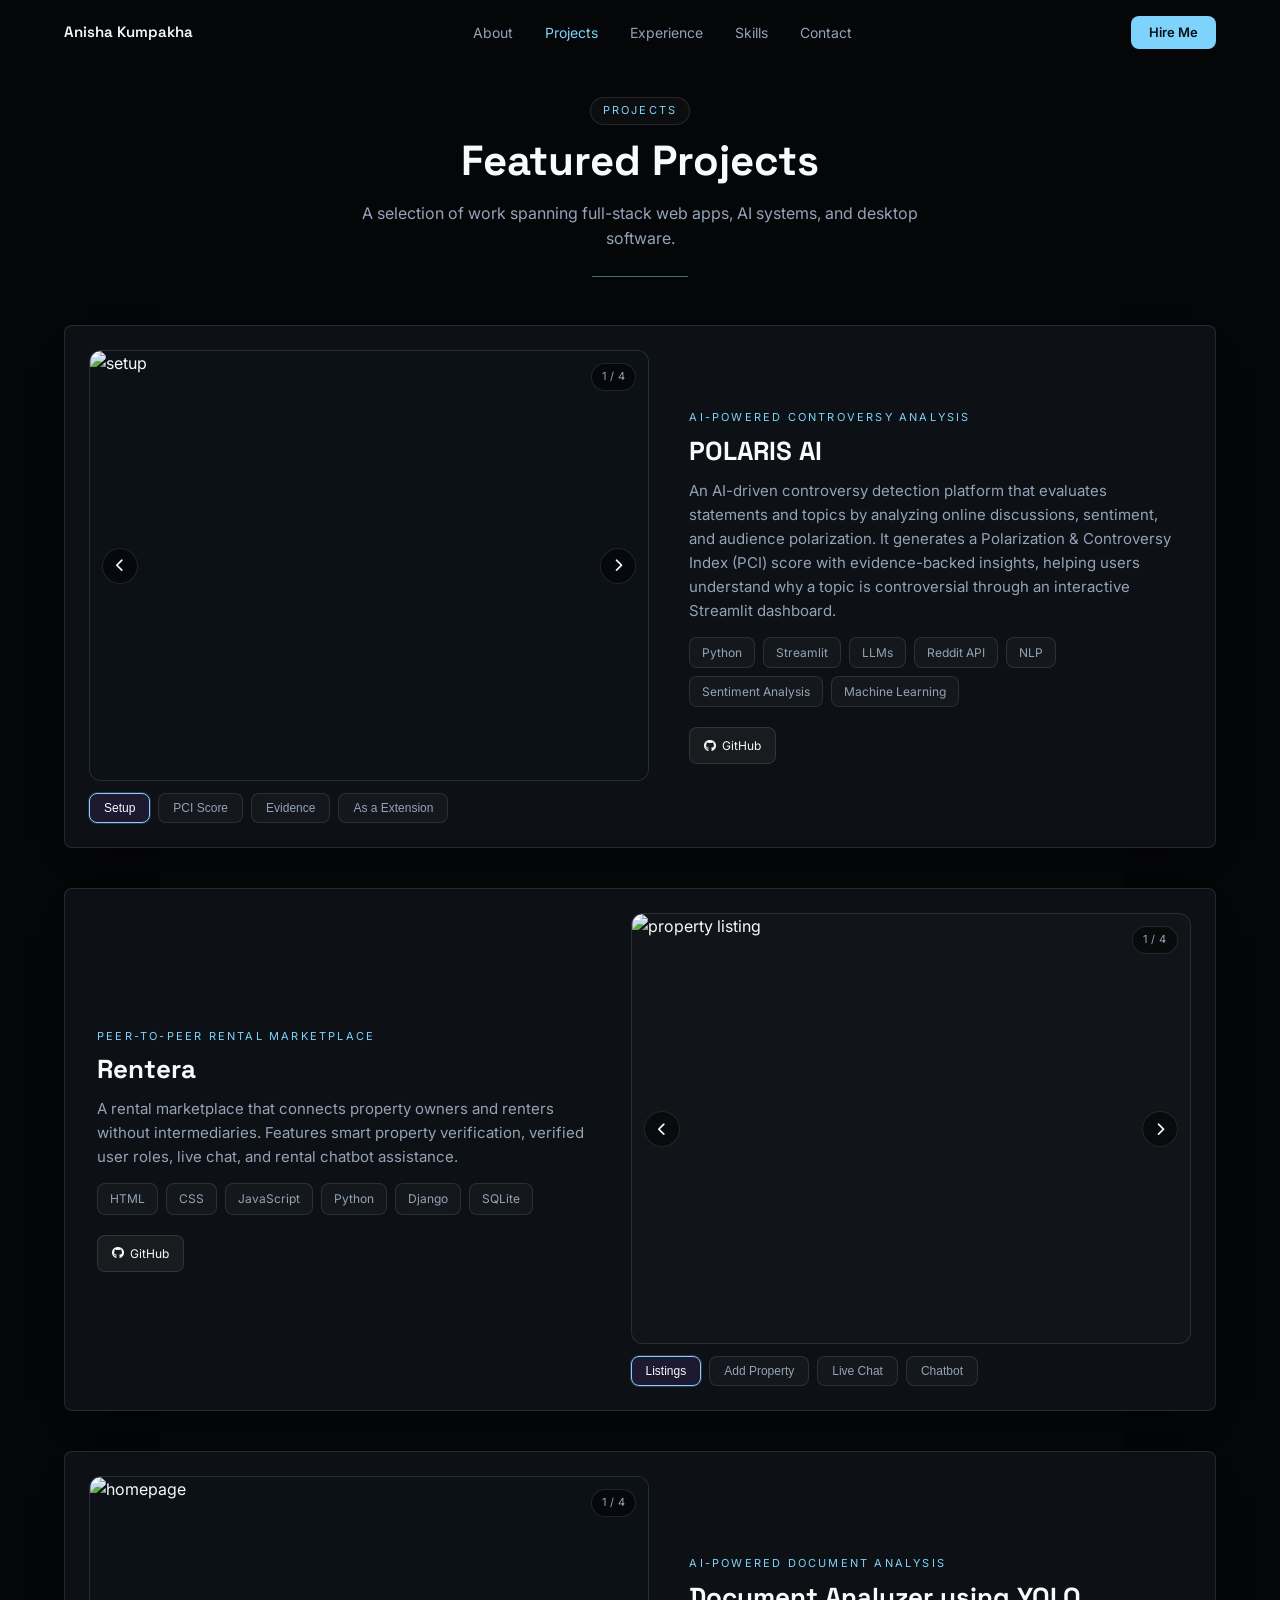
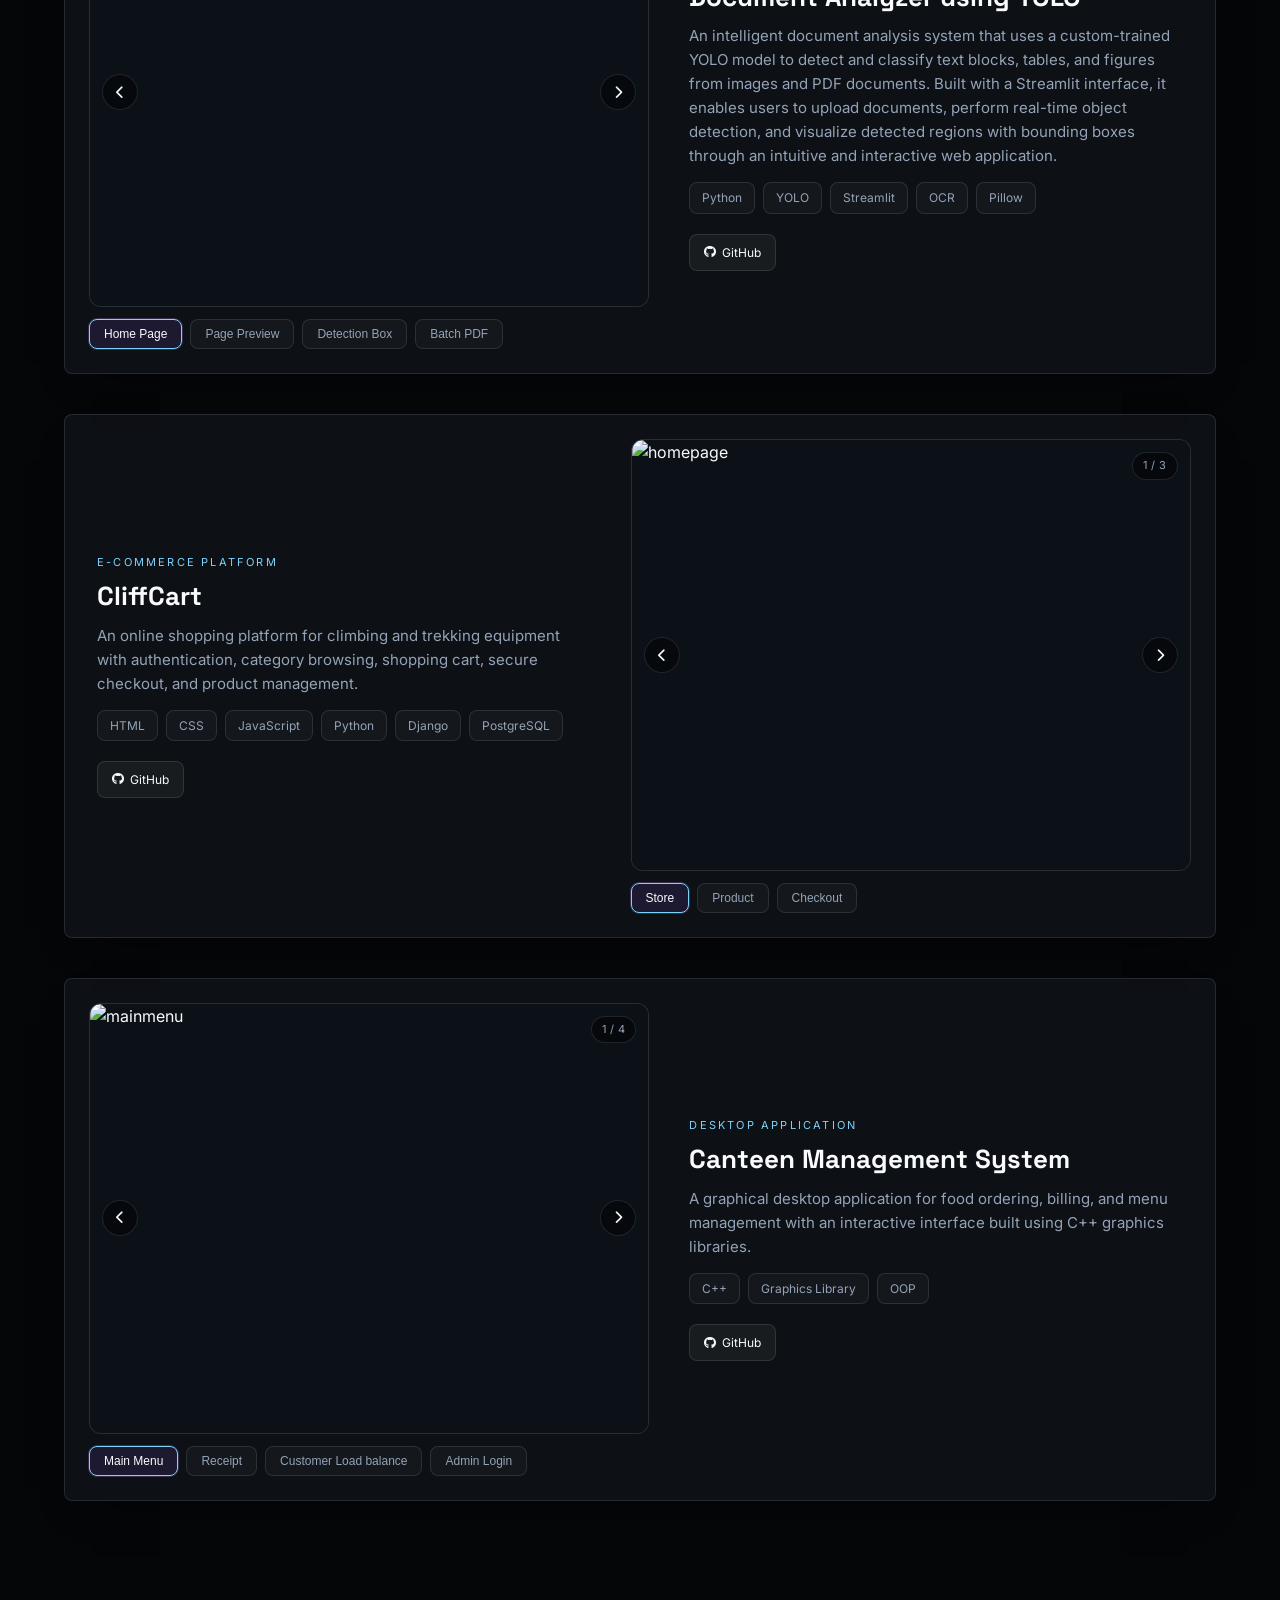
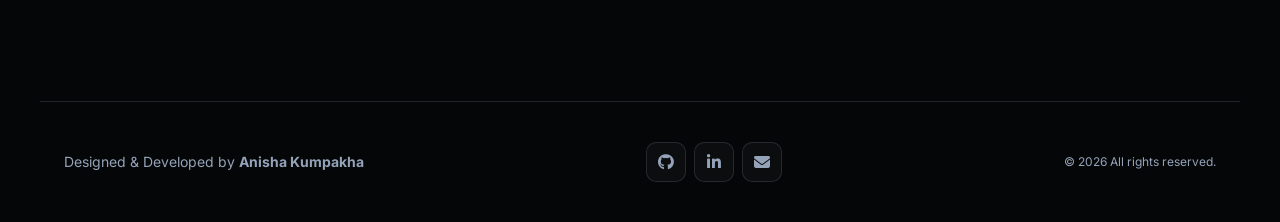
==== projects.html @ 6673a5ed "initial" ====
<!DOCTYPE html>
<html lang="en">

<head>
    <meta charset="UTF-8" />
    <meta name="viewport" content="width=device-width, initial-scale=1.0" />
    <title>Projects — Anisha Kumpakha</title>
    <meta name="description"
        content="Featured projects: POLARIS AI, Document Analyzer using YOLO, Rentera, CliffCart, Canteen Management System." />
    <link rel="preconnect" href="https://fonts.googleapis.com" />
    <link rel="preconnect" href="https://fonts.gstatic.com" crossorigin />
    <link rel="stylesheet"
        href="https://fonts.googleapis.com/css2?family=Inter:wght@300;400;500;600;700;800&family=Space+Grotesk:wght@400;500;600;700&display=swap" />
    <link rel="stylesheet" href="https://cdnjs.cloudflare.com/ajax/libs/font-awesome/6.5.1/css/all.min.css" />
    <link rel="stylesheet" href="styles.css" />
    <link rel="apple-touch-icon" sizes="180x180" href="favicon_io/apple-touch-icon.png">
    <link rel="icon" type="image/png" sizes="32x32" href="favicon_io/favicon-32x32.png">
    <link rel="icon" type="image/png" sizes="16x16" href="favicon_io/favicon-16x16.png">
    <link rel="manifest" href="favicon_io/site.webmanifest">
    <link rel="shortcut icon" href="favicon_io/favicon.ico">
</head>

<body>
    <header class="navbar" id="navbar">
        <nav class="nav container">
            <a href="index.html" class="logo">
                <span class="logo-text">Anisha Kumpakha</span>
            </a>

            <ul class="nav-links">
                <li><a href="about.html">About</a></li>
                <li><a href="projects.html" class="active">Projects</a></li>
                <li><a href="experience.html">Experience</a></li>
                <li><a href="skills.html">Skills</a></li>
                <li><a href="contact.html">Contact</a></li>
            </ul>

            <a href="contact.html" class="btn btn-neon nav-cta">Hire Me</a>

            <button class="menu-toggle" id="menuToggle" aria-label="Open menu" aria-expanded="false"
                aria-controls="mobileMenu">
                <i class="fa-solid fa-bars" aria-hidden="true"></i>
            </button>
        </nav>

        <div class="mobile-menu glass" id="mobileMenu">
            <a href="about.html">About</a>
            <a href="projects.html">Projects</a>
            <a href="experience.html">Experience</a>
            <a href="skills.html">Skills</a>
            <a href="contact.html">Contact</a>
        </div>
    </header>

    <main>
        <section class="section page reveal">
            <div class="container">
                <div class="section-head">
                    <span class="eyebrow">Projects</span>
                    <h2>Featured Projects</h2>
                    <p class="subtitle">A selection of work spanning full-stack web apps, AI systems, and desktop
                        software.</p>
                    <div class="divider"></div>
                </div>

                <div class="project-list">

                    <!-- POLARIS AI -->
                    <article class="glass project-card" id="polaris-ai">
                        <div class="project-gallery" data-gallery>
                            <div class="gallery-main">
                                <div class="gallery-slide active" data-index="0">
                                    <div class="placeholder-slide grad-1">
                                        <img src="assets/polarisai/setup.png" alt="setup" />

                                    </div>
                                </div>
                                <div class="gallery-slide" data-index="1">
                                    <div class="placeholder-slide grad-2">
                                        <img src="assets/polarisai/pciscore.png" alt="PCI Score Dashboard" />
                                    </div>
                                </div>
                                <div class="gallery-slide" data-index="2">
                                    <div class="placeholder-slide grad-3">
                                        <img src="assets/polarisai/evidence.png" alt="Sentiment & Evidence Breakdown" />
                                    </div>
                                </div>
                                <div class="gallery-slide" data-index="3">
                                    <div class="placeholder-slide grad-4">
                                        <img src="assets/polarisai/extension.png" alt="Polaris-AI as extension" />

                                    </div>
                                </div>

                                <button class="gallery-nav prev" aria-label="Previous screenshot" data-dir="-1">
                                    <i class="fa-solid fa-chevron-left" aria-hidden="true"></i>
                                </button>
                                <button class="gallery-nav next" aria-label="Next screenshot" data-dir="1">
                                    <i class="fa-solid fa-chevron-right" aria-hidden="true"></i>
                                </button>

                                <div class="gallery-counter"><span data-current>1</span> / <span data-total>4</span>
                                </div>
                            </div>

                            <div class="gallery-thumbs" role="tablist" aria-label="POLARIS AI screenshots">
                                <button class="thumb active" data-index="0" role="tab"
                                    aria-selected="true">Setup</button>
                                <button class="thumb" data-index="1" role="tab" aria-selected="false">PCI Score</button>
                                <button class="thumb" data-index="2" role="tab" aria-selected="false">Evidence</button>
                                <button class="thumb" data-index="3" role="tab" aria-selected="false">As a
                                    Extension</button>
                            </div>
                        </div>

                        <div class="project-body">
                            <span class="project-tag">AI-Powered Controversy Analysis</span>
                            <h2>POLARIS AI</h2>
                            <p>
                                An AI-driven controversy detection platform that evaluates statements and topics by
                                analyzing online discussions, sentiment, and audience polarization. It generates a
                                Polarization &amp; Controversy Index (PCI) score with evidence-backed insights, helping
                                users understand why a topic is controversial through an interactive Streamlit
                                dashboard.
                            </p>
                            <div class="tags">
                                <span>Python</span>
                                <span>Streamlit</span>
                                <span>LLMs</span>
                                <span>Reddit API</span>
                                <span>NLP</span>
                                <span>Sentiment Analysis</span>
                                <span>Machine Learning</span>
                            </div>
                            <div class="project-links">
                                <!-- <span class="mini-btn is-disabled" aria-disabled="true">
                                    <i class="fa-solid fa-circle-pause" aria-hidden="true"></i> Demo Coming Soon
                                </span> -->
                                <a href="https://github.com/krishala11/Polaris-AI" target="_blank" rel="noopener"
                                    class="mini-btn">
                                    <i class="fa-brands fa-github" aria-hidden="true"></i> GitHub
                                </a>
                            </div>
                        </div>
                    </article>




                    <!-- RENTERA -->
                    <article class="glass project-card" id="rentera">
                        <div class="project-gallery" data-gallery>
                            <div class="gallery-main">
                                <div class="gallery-slide active" data-index="0">
                                    <img src="assets/rentera/property.png" alt="property listing" />
                                    <!-- <span>Home &amp; Property Listings</span> -->

                                </div>
                                <div class="gallery-slide" data-index="1">
                                    <div class="placeholder-slide grad-4">
                                        <!-- <i class="fa-solid fa-shield-halved" aria-hidden="true"></i> -->
                                        <img src="assets/rentera/addproperty.png" alt="addproperty" />
                                        <!-- <span>Adding Property</span> -->
                                    </div>
                                </div>
                                <div class="gallery-slide" data-index="2">
                                    <div class="placeholder-slide grad-1">
                                        <img src="assets/rentera/chat.jpg" alt="property listing" />
                                        <!-- <span>Live Chat Between Owner &amp; Renter</span> -->
                                    </div>
                                </div>
                                <div class="gallery-slide" data-index="3">
                                    <div class="placeholder-slide grad-2">
                                        <img src="assets/rentera/chatbot.png" alt="property listing" />
                                    </div>
                                </div>

                                <button class="gallery-nav prev" aria-label="Previous screenshot" data-dir="-1">
                                    <i class="fa-solid fa-chevron-left" aria-hidden="true"></i>
                                </button>
                                <button class="gallery-nav next" aria-label="Next screenshot" data-dir="1">
                                    <i class="fa-solid fa-chevron-right" aria-hidden="true"></i>
                                </button>

                                <div class="gallery-counter"><span data-current>1</span> / <span data-total>4</span>
                                </div>
                            </div>

                            <div class="gallery-thumbs" role="tablist" aria-label="Rentera screenshots">
                                <button class="thumb active" data-index="0" role="tab"
                                    aria-selected="true">Listings</button>
                                <button class="thumb" data-index="1" role="tab" aria-selected="false">Add
                                    Property</button>
                                <button class="thumb" data-index="2" role="tab" aria-selected="false">Live Chat</button>
                                <button class="thumb" data-index="3" role="tab" aria-selected="false">Chatbot</button>
                            </div>
                        </div>

                        <div class="project-body">
                            <span class="project-tag">Peer-to-Peer Rental Marketplace</span>
                            <h2>Rentera</h2>
                            <p>
                                A rental marketplace that connects property owners and renters without intermediaries.
                                Features smart property verification, verified user roles, live chat, and rental
                                chatbot assistance.
                            </p>
                            <div class="tags">
                                <span>HTML</span><span>CSS</span><span>JavaScript</span><span>Python</span><span>Django</span><span>SQLite</span>
                            </div>
                            <div class="project-links">
                                <!-- <span class="mini-btn is-disabled" aria-disabled="true"><i
                                        class="fa-solid fa-circle-pause" aria-hidden="true"></i> Demo Coming Soon</span> -->
                                <a href="https://github.com/AnishaK00/Rentera" target="_blank" rel="noopener"
                                    class="mini-btn"><i class="fa-brands fa-github" aria-hidden="true"></i> GitHub</a>
                            </div>
                        </div>
                    </article>
                    <!-- DOCUMENT ANALYZER USING YOLO -->

                    <article class="glass project-card" id="document-analyzer-yolo">
                        <div class="project-gallery" data-gallery>
                            <div class="gallery-main">
                                <div class="gallery-slide active" data-index="0">
                                    <div class="placeholder-slide grad-2">
                                    <img src="assets/yolo/homepage.png" alt="homepage" />
                                    </div>
                                </div>
                                <div class="gallery-slide" data-index="1">
                                    <div class="placeholder-slide grad-3">
                                    <img src="assets/yolo/page_preview.png" alt="page_preview" />>
                                    </div>
                                </div>
                                <div class="gallery-slide" data-index="2">
                                    <div class="placeholder-slide grad-4">
                                    <img src="assets/yolo/detection.png" alt="detection" />>
                                    </div>
                                </div>
                                <div class="gallery-slide" data-index="3">
                                    <div class="placeholder-slide grad-1">
                                    <img src="assets/yolo/batch_pdf.png" alt="batch_pdf" />>
                                    </div>
                                </div>

                                <button class="gallery-nav prev" aria-label="Previous screenshot" data-dir="-1">
                                    <i class="fa-solid fa-chevron-left" aria-hidden="true"></i>
                                </button>
                                <button class="gallery-nav next" aria-label="Next screenshot" data-dir="1">
                                    <i class="fa-solid fa-chevron-right" aria-hidden="true"></i>
                                </button>

                                <div class="gallery-counter"><span data-current>1</span> / <span data-total>4</span>
                                </div>
                            </div>

                            <div class="gallery-thumbs" role="tablist"
                                aria-label="Document Analyzer using YOLO screenshots">
                                <button class="thumb active" data-index="0" role="tab"
                                    aria-selected="true">Home Page</button>
                                <button class="thumb" data-index="1" role="tab" aria-selected="false">Page Preview</button>
                                <button class="thumb" data-index="2" role="tab"
                                    aria-selected="false">Detection Box</button>
                                <button class="thumb" data-index="3" role="tab" aria-selected="false">Batch PDF</button>
                            </div>
                        </div>

                        <div class="project-body">
                            <span class="project-tag">AI-Powered Document Analysis</span>
                            <h2>Document Analyzer using YOLO</h2>
                            <p>
                                An intelligent document analysis system that uses a custom-trained YOLO model to
                                detect and classify text blocks, tables, and figures from images and PDF documents.
                                Built with a Streamlit interface, it enables users to upload documents, perform
                                real-time object detection, and visualize detected regions with bounding boxes
                                through an intuitive and interactive web application.
                            </p>
                            <div class="tags">
                                <span>Python</span>
                                <span>YOLO</span>
                                <span>Streamlit</span>
                                <span>OCR</span>
                                <span>Pillow</span>
                            </div>
                            <div class="project-links">
                                <!-- <span class="mini-btn is-disabled" aria-disabled="true">
                                    <i class="fa-solid fa-circle-pause" aria-hidden="true"></i> Demo Coming Soon
                                </span> -->
                                <a href="https://github.com/AnishaK00/Document-Analyzer-YOLO-" target="_blank"
                                    rel="noopener" class="mini-btn"><i class="fa-brands fa-github"
                                        aria-hidden="true"></i> GitHub</a>
                            </div>
                        </div>
                    </article>

                    <!-- CLIFFCART -->
                    <article class="glass project-card" id="cliffcart">
                        <div class="project-gallery" data-gallery>
                            <div class="gallery-main">
                                <div class="gallery-slide active" data-index="0">
                                    <div class="placeholder-slide grad-4">
                                        <img src="assets/cliffcart/homepage.png" alt="homepage" />
                                    </div>
                                </div>

                                <div class="gallery-slide" data-index="1">
                                    <div class="placeholder-slide grad-1">
                                        <img src="assets/cliffcart/details.png" alt="product details" />

                                    </div>
                                </div>
                                <div class="gallery-slide" data-index="2">
                                    <div class="placeholder-slide grad-2">
                                        <img src="assets/cliffcart/checkout.png" alt="checkout" />
                                    </div>
                                </div>


                                <button class="gallery-nav prev" aria-label="Previous screenshot" data-dir="-1">
                                    <i class="fa-solid fa-chevron-left" aria-hidden="true"></i>
                                </button>
                                <button class="gallery-nav next" aria-label="Next screenshot" data-dir="1">
                                    <i class="fa-solid fa-chevron-right" aria-hidden="true"></i>
                                </button>

                                <div class="gallery-counter"><span data-current>1</span> / <span data-total>4</span>
                                </div>
                            </div>

                            <div class="gallery-thumbs" role="tablist" aria-label="CliffCart screenshots">
                                <button class="thumb active" data-index="0" role="tab"
                                    aria-selected="true">Store</button>
                                <button class="thumb" data-index="1" role="tab" aria-selected="false">Product</button>
                                <button class="thumb" data-index="2" role="tab" aria-selected="false">Checkout</button>

                            </div>
                        </div>

                        <div class="project-body">
                            <span class="project-tag">E-Commerce Platform</span>
                            <h2>CliffCart</h2>
                            <p>
                                An online shopping platform for climbing and trekking equipment with authentication,
                                category browsing, shopping cart, secure checkout, and product management.
                            </p>
                            <div class="tags">
                                <span>HTML</span><span>CSS</span><span>JavaScript</span><span>Python</span><span>Django</span><span>PostgreSQL</span>
                            </div>
                            <div class="project-links">
                                <!-- <span class="mini-btn is-disabled" aria-disabled="true"><i
                                        class="fa-solid fa-circle-pause" aria-hidden="true"></i> Demo Coming Soon</span> -->
                                <a href="https://github.com/AnishaK00/CliffCart" target="_blank" rel="noopener"
                                    class="mini-btn"><i class="fa-brands fa-github" aria-hidden="true"></i> GitHub</a>
                            </div>
                        </div>
                    </article>

                    <!-- CANTEEN MANAGEMENT SYSTEM -->
                    <article class="glass project-card" id="canteen-management-system">
                        <div class="project-gallery" data-gallery>
                            <div class="gallery-main">
                                <div class="gallery-slide active" data-index="0">
                                    <div class="placeholder-slide grad-1">
                                        <img src="assets/canteen/mainmenu.png" alt="mainmenu" />
                                    </div>
                                </div>
                                <div class="gallery-slide" data-index="1">
                                    <div class="placeholder-slide grad-2">
                                        <img src="assets/canteen/receipt.png" alt="receipt" />

                                    </div>
                                </div>
                                <div class="gallery-slide" data-index="2">
                                    <div class="placeholder-slide grad-3">
                                        <img src="assets/canteen/loadblc.png" alt="load balance" />
                                    </div>
                                </div>
                                <div class="gallery-slide" data-index="3">
                                    <div class="placeholder-slide grad-4">
                                        <img src="assets/canteen/adminlogin.png" alt="property listing" />
                                    </div>
                                </div>

                                <button class="gallery-nav prev" aria-label="Previous screenshot" data-dir="-1">
                                    <i class="fa-solid fa-chevron-left" aria-hidden="true"></i>
                                </button>
                                <button class="gallery-nav next" aria-label="Next screenshot" data-dir="1">
                                    <i class="fa-solid fa-chevron-right" aria-hidden="true"></i>
                                </button>

                                <div class="gallery-counter"><span data-current>1</span> / <span data-total>4</span>
                                </div>
                            </div>

                            <div class="gallery-thumbs" role="tablist"
                                aria-label="Canteen Management System screenshots">
                                <button class="thumb active" data-index="0" role="tab" aria-selected="true">Main
                                    Menu</button>
                                <button class="thumb" data-index="1" role="tab" aria-selected="false">Receipt</button>
                                <button class="thumb" data-index="2" role="tab" aria-selected="false">Customer Load
                                    balance</button>
                                <button class="thumb" data-index="3" role="tab" aria-selected="false">Admin
                                    Login</button>
                            </div>
                        </div>

                        <div class="project-body">
                            <span class="project-tag">Desktop Application</span>
                            <h2>Canteen Management System</h2>
                            <p>
                                A graphical desktop application for food ordering, billing, and menu management with
                                an interactive interface built using C++ graphics libraries.
                            </p>
                            <div class="tags"><span>C++</span><span>Graphics Library</span><span>OOP</span></div>
                            <div class="project-links">
                                <a href="https://github.com/AnishaK00/Canteen-Management-System" target="_blank"
                                    rel="noopener" class="mini-btn"><i class="fa-brands fa-github"
                                        aria-hidden="true"></i> GitHub</a>
                            </div>
                        </div>
                    </article>

                </div>


            </div>
        </section>
    </main>

    <footer class="footer">
        <div class="footer-line"></div>
        <div class="container footer-inner">
            <p>Designed &amp; Developed by <strong>Anisha Kumpakha</strong></p>
            <div class="footer-socials">
                <a href="https://github.com/AnishaK00" target="_blank" rel="noopener" aria-label="GitHub"><i
                        class="fa-brands fa-github"></i></a>
                <a href="https://www.linkedin.com/in/anisha-kumpakha-005469308/" target="_blank" rel="noopener"
                    aria-label="LinkedIn"><i class="fa-brands fa-linkedin-in"></i></a>
                <a href="mailto:anishakumpakha36@gmail.com" aria-label="Email"><i class="fa-solid fa-envelope"></i></a>
            </div>
            <p class="copyright">© <span id="year"></span> All rights reserved.</p>
        </div>
    </footer>

    <script src="script.js"></script>
</body>

</html>
---- styles.css ----
:root {
  --bg: #050608;
  --surface: #101318;
  --text: #F8FAFC;
  --muted: #94A3B8;
  --border: rgba(148, 163, 184, 0.18);

  --violet: #7DD3FC;
  --purple: #38BDF8;
  --fuchsia: #A78BFA;
  --deep-purple: #2563EB;

  --shadow-card: 0 18px 44px -28px rgba(0, 0, 0, 0.85);
  --shadow-card-hover: 0 22px 48px -32px rgba(0, 0, 0, 0.9);
  --radius: 8px;
  --ease: cubic-bezier(0.16, 1, 0.3, 1);

  --font-sans: "Inter", ui-sans-serif, system-ui, sans-serif;
  --font-display: "Space Grotesk", "Inter", sans-serif;
}

* {
  box-sizing: border-box;
  margin: 0;
  padding: 0;
}

*,
*::before,
*::after {
  border-color: var(--border);
}

html {
  scroll-behavior: smooth;
}

body {
  font-family: var(--font-sans);
  color: var(--text);
  background: var(--bg);
  -webkit-font-smoothing: antialiased;
  -moz-osx-font-smoothing: grayscale;
  text-rendering: optimizeLegibility;
  line-height: 1.6;
  overflow-x: hidden;
}

h1,
h2,
h3,
h4 {
  font-family: var(--font-display);
  letter-spacing: 0;
  line-height: 1.15;
}

img {
  max-width: 100%;
  display: block;
}

a {
  color: inherit;
  text-decoration: none;
}

::selection {
  background: rgba(167, 139, 250, 0.4);
  color: var(--text);
}

::-moz-selection {
  background: rgba(167, 139, 250, 0.4);
  color: var(--text);
}

/* ---------- Accessibility: focus states ---------- */
a:focus-visible,
button:focus-visible,
input:focus-visible,
textarea:focus-visible {
  outline: 2px solid var(--violet);
  outline-offset: 3px;
  border-radius: 6px;
}

/* ---------- Scrollbar ---------- */
::-webkit-scrollbar {
  width: 10px;
}

::-webkit-scrollbar-track {
  background: var(--bg);
}

::-webkit-scrollbar-thumb {
  background: #1f2937;
  border-radius: 999px;
  border: 2px solid var(--bg);
}

.container {
  max-width: 1200px;
  margin: 0 auto;
  padding: 0 24px;
}

/* ---------- Cursor glow ---------- */
#cursor-glow {
  position: fixed;
  top: 0;
  left: 0;
  width: 360px;
  height: 360px;
  border-radius: 50%;
  pointer-events: none;
  z-index: 0;
  opacity: 0.6;
  filter: blur(42px);
  mix-blend-mode: screen;
  background: radial-gradient(circle, rgba(125, 211, 252, 0.28) 0%, rgba(167, 139, 250, 0.12) 42%, transparent 62%);
  transform: translate3d(-9999px, -9999px, 0);
  transition: opacity .3s;
  will-change: transform;
}

@media (pointer: coarse) {
  #cursor-glow {
    display: none;
  }
}

/* ---------- Glass + refined border ---------- */
.glass {
  background: rgba(16, 19, 24, 0.82);
  border: 1px solid var(--border);
  box-shadow: var(--shadow-card);
  border-radius: var(--radius);
}

.card {
  padding: 24px;
  transition: transform .45s var(--ease), box-shadow .45s var(--ease), border-color .45s var(--ease);
}

.card:hover,
.card:focus-within {
  transform: translateY(-2px);
  border-color: rgba(125, 211, 252, 0.42);
  box-shadow: var(--shadow-card-hover);
}

/* ---------- Buttons ---------- */
.btn {
  display: inline-flex;
  align-items: center;
  justify-content: center;
  gap: 8px;
  padding: 6px;
  border-radius: 8px;
  font-weight: 600;
  font-size: 14px;
  cursor: pointer;
  border: none;
  transition: transform .2s var(--ease), box-shadow .3s var(--ease), filter .3s var(--ease);
}

.btn-neon {
  color: #041016;
  background: var(--violet);
  box-shadow: 0 12px 28px -20px rgba(125, 211, 252, 0.9);
}

.btn-neon:hover {
  transform: translateY(-2px);
  filter: brightness(1.03);
  box-shadow: 0 16px 32px -22px rgba(125, 211, 252, 0.95);
}

.btn-neon:active {
  transform: translateY(0);
  filter: brightness(0.98);
}

.btn-ghost {
  color: var(--text);
  background: rgba(255, 255, 255, 0.03);
  border: 1px solid var(--border);
}

.btn-ghost:hover {
  border-color: rgba(125, 211, 252, 0.55);
  transform: translateY(-2px);
}

.btn-ghost:active {
  transform: translateY(0);
}

/* ---------- Navbar ---------- */
.navbar {
  position: fixed;
  inset: 0 0 auto 0;
  z-index: 50;
  transition: background .3s var(--ease), border-color .3s var(--ease);
}

.navbar.scrolled {
  background: rgba(5, 6, 8, 0.86);
  backdrop-filter: blur(18px);
  -webkit-backdrop-filter: blur(18px);
  border-bottom: 1px solid var(--border);
}

.nav {
  display: flex;
  align-items: center;
  justify-content: space-between;
  padding: 16px 24px;
}

.logo {
  display: flex;
  align-items: center;
  gap: 10px;
}

.logo-badge {
  display: grid;
  place-items: center;
  width: 36px;
  height: 36px;
  border-radius: 8px;
  font-weight: 700;
  font-size: 13px;
  position: relative;
  background: rgba(125, 211, 252, 0.08);
  color: var(--violet);
  border: 1px solid rgba(125, 211, 252, 0.35);
}

.logo-text {
  font-family: var(--font-display);
  font-weight: 600;
  font-size: 15px;
}

.dot {
  color: var(--violet);
}

.nav-links {
  display: flex;
  gap: 4px;
  list-style: none;
}

.nav-links a {
  padding: 8px 14px;
  border-radius: 8px;
  font-size: 14px;
  color: var(--muted);
  transition: color .2s var(--ease);
}

.nav-links a:hover {
  color: var(--violet);
}

.nav-cta {
  font-size: 13px;
  padding: 6px 18px;
}

.menu-toggle {
  display: none;
  background: transparent;
  color: var(--text);
  padding: 8px;
  font-size: 20px;
  cursor: pointer;
  border: none;
  border-radius: 8px;
  transition: background .2s var(--ease);
}

.menu-toggle:hover {
  background: rgba(255, 255, 255, 0.06);
}

.mobile-menu {
  display: none;
  margin: 0 16px 16px;
  padding: 12px;
  opacity: 0;
  transform: translateY(-8px);
  transition: opacity .25s var(--ease), transform .25s var(--ease);
}

.mobile-menu a {
  display: block;
  padding: 10px 14px;
  border-radius: 8px;
  font-size: 14px;
  color: var(--muted);
  transition: background .2s var(--ease), color .2s var(--ease);
}

.mobile-menu a:hover {
  background: rgba(255, 255, 255, 0.05);
  color: var(--violet);
}

.mobile-menu.open {
  display: block;
  opacity: 1;
  transform: translateY(0);
}

@media (max-width: 900px) {

  .nav-links,
  .nav-cta {
    display: none;
  }

  .menu-toggle {
    display: inline-flex;
  }
}

/* ---------- Hero ---------- */
.hero {
  position: relative;
  isolation: isolate;
  overflow: hidden;
  padding: 160px 0 80px;
}

#particles {
  position: absolute;
  inset: 0;
  width: 100%;
  height: 100%;
  pointer-events: none;
  z-index: 0;
}

.hero-grid {
  position: absolute;
  inset: 0;
  opacity: 0.35;
  z-index: 0;
  background-image:
    linear-gradient(rgba(148, 163, 184, 0.06) 1px, transparent 1px),
    linear-gradient(90deg, rgba(148, 163, 184, 0.06) 1px, transparent 1px);
  background-size: 44px 44px;
  -webkit-mask-image: radial-gradient(ellipse at center, black 40%, transparent 75%);
  mask-image: radial-gradient(ellipse at center, black 40%, transparent 75%);
}

.hero-inner {
  position: relative;
  z-index: 1;
  display: grid;
  grid-template-columns: 1.2fr 1fr;
  align-items: center;
  gap: 56px;
}

.pill {
  display: inline-flex;
  align-items: center;
  gap: 8px;
  padding: 6px 12px;
  border-radius: 999px;
  border: 1px solid var(--border);
  background: rgba(255, 255, 255, 0.03);
  font-size: 12px;
  color: var(--muted);
  margin-bottom: 20px;
  backdrop-filter: blur(6px);
}

.pill .pulse {
  width: 8px;
  height: 8px;
  border-radius: 50%;
  background: var(--violet);
  box-shadow: 0 0 0 0 rgba(167, 139, 250, 0.6);
  animation: pulse-ring 1.6s ease-out infinite;
}

@keyframes pulse-ring {
  0% {
    box-shadow: 0 0 0 0 rgba(167, 139, 250, 0.6);
  }

  100% {
    box-shadow: 0 0 0 12px rgba(167, 139, 250, 0);
  }
}

.hero h1 {
  font-size: 64px;
  font-weight: 700;
}

.hero-title {
  max-width: 720px;
}

.hero-title span {
  display: block;
}

.hero-title-role {
  margin-top: 10px;
  color: var(--violet);
  font-size: 32px;
  font-weight: 600;
}

.hero-role {
  margin-top: 20px;
  font-size: 19px;
  color: var(--muted);
}

.typed {
  color: var(--text);
  font-weight: 500;
}

.caret {
  display: inline-block;
  width: 2px;
  margin-left: 2px;
  color: var(--violet);
  animation: blink 1s step-end infinite;
}

@keyframes blink {
  50% {
    opacity: 0;
  }
}

.hero-summary {
  max-width: 560px;
  margin-top: 22px;
  color: var(--muted);
  font-size: 17px;
}

.hero-ctas {
  display: flex;
  flex-wrap: wrap;
  gap: 12px;
  margin-top: 28px;
}

.hero-ctas-center {
  justify-content: center;
  margin-top: 32px;
}

.hero-socials {
  display: flex;
  gap: 10px;
  margin-top: 28px;
}

.social {
  display: grid;
  place-items: center;
  width: 44px;
  height: 44px;
  border-radius: 10px;
  color: var(--muted);
  transition: color .3s var(--ease), transform .3s var(--ease), background .3s var(--ease);
}

.social:hover {
  color: var(--violet);
  transform: translateY(-2px);
  background: rgba(167, 139, 250, 0.08);
}

.lanyard-assembly {
  display: flex;
  flex-direction: column;
  align-items: center;
  align-self: flex-start;
  margin-top: -100px;
  transform-origin: top center;
  animation: swing 4.5s ease-in-out infinite;
}

.lanyard-strap {
  width: 42px;
  height: 250px;
  border-radius: 6px 6px 2px 2px;
  background: #101318;
  border: 1px solid var(--border);
  display: flex;
  align-items: center;
  justify-content: center;
  overflow: hidden;
}

.lanyard-strap span {
  writing-mode: vertical-rl;
  letter-spacing: 3px;
  font-size: 11px;
  font-weight: 600;
  color: var(--violet);
  text-transform: uppercase;
  white-space: nowrap;
  opacity: 0.85;
}

.lanyard-clip {
  width: 30px;
  height: 30px;
  border-radius: 50%;
  background: #151a22;
  border: 2px solid rgba(125, 211, 252, 0.35);
  margin: -4px 0;
  z-index: 2;
}

.badge-card {
  position: relative;
  width: min(260px, 70vw);
  aspect-ratio: 3 / 4;
  border-radius: 16px;
  overflow: hidden;
  border: 3px solid rgba(248, 250, 252, 0.85);
  box-shadow: var(--shadow-card);
  margin-top: -2px;
}

.badge-card img {
  width: 100%;
  height: 100%;
  object-fit: cover;
  display: block;
}

.badge-glow {
  display: none;
}

@keyframes swing {

  0%,
  100% {
    transform: rotate(-3deg);
  }

  50% {
    transform: rotate(3deg);
  }
}

@media (max-width: 900px) {
  .hero-inner {
    grid-template-columns: 1fr;
    text-align: center;
  }

  .hero h1 {
    font-size: 42px;
  }

  .hero-title-role {
    font-size: 24px;
  }

  .hero-role {
    font-size: 17px;
  }

  .hero-copy {
    display: flex;
    flex-direction: column;
    align-items: center;
  }

  .hero-summary {
    text-align: center;
  }

  .lanyard-assembly {
    order: -1;
    margin-top: 0;
  }
}

@media (max-width: 640px) {
  .hero h1 {
    font-size: 34px;
  }

  .hero-title-role {
    font-size: 20px;
  }

  .section h2,
  .page-hero h1 {
    font-size: 32px;
  }

  .cta-box h2 {
    font-size: 28px;
  }
}


/* ---------- Sections ---------- */
.section {
  position: relative;
  padding: 96px 0;
}

/* Tighter section spacing on the home page only — does not affect other pages */
body.home .section {
  padding: 20px 0;
}

.section-head {
  text-align: center;
  margin-bottom: 48px;
}

.eyebrow {
  display: inline-block;
  padding: 4px 12px;
  margin-bottom: 12px;
  border: 1px solid var(--border);
  border-radius: 999px;
  background: rgba(255, 255, 255, 0.03);
  font-size: 11px;
  letter-spacing: 0.2em;
  text-transform: uppercase;
  color: var(--violet);
}

.section h2 {
  font-size: 42px;
  font-weight: 700;
}

.subtitle {
  max-width: 620px;
  margin: 16px auto 0;
  color: var(--muted);
}

.section-cta {
  text-align: center;
  margin-top: 40px;
}

/* ---------- CTA box ---------- */
.cta-box {
  padding: 56px 40px;
  text-align: center;
  max-width: 720px;
  margin: 0 auto;
}

.cta-box h2 {
  font-size: 34px;
}

.cta-box p {
  max-width: 480px;
  margin: 16px auto 0;
  color: var(--muted);
  font-size: 16px;
}

.divider {
  width: 96px;
  height: 1px;
  margin: 24px auto 0;
  background: rgba(125, 211, 252, 0.5);
}

/* ---------- About ---------- */
.about-grid {
  display: grid;
  grid-template-columns: 1.1fr 1fr;
  gap: 32px;
}

.lead {
  font-size: 17px;
  color: var(--muted);
}

.lead strong {
  color: var(--text);
  font-weight: 600;
}

.bullet-list {
  list-style: none;
  margin-top: 20px;
}

.bullet-list li {
  display: flex;
  align-items: flex-start;
  gap: 12px;
  color: var(--muted);
  margin-top: 12px;
}

.bullet-list li::before {
  content: "";
  width: 6px;
  height: 6px;
  margin-top: 10px;
  border-radius: 50%;
  background: var(--violet);
  flex-shrink: 0;
}

.stats-grid {
  display: grid;
  grid-template-columns: 1fr 1fr;
  gap: 16px;
}

.stat {
  padding: 20px;
}

.stat i {
  display: grid;
  place-items: center;
  width: 40px;
  height: 40px;
  border-radius: 10px;
  background: rgba(255, 255, 255, 0.05);
  color: var(--violet);
  margin-bottom: 14px;
}

.stat-num {
  font-family: var(--font-display);
  font-size: 36px;
  font-weight: 700;
}

.stat-label {
  color: var(--muted);
  font-size: 14px;
  margin-top: 4px;
}

@media (max-width: 800px) {
  .about-grid {
    grid-template-columns: 1fr;
  }
}

/* ---------- Timeline ---------- */
.timeline {
  position: relative;
  max-width: 800px;
  margin: 0 auto;
}

.timeline::before {
  content: "";
  position: absolute;
  top: 0;
  left: 16px;
  width: 1px;
  height: 100%;
  background: rgba(125, 211, 252, 0.24);
}

.timeline-item {
  position: relative;
  padding-left: 56px;
  margin-bottom: 32px;
}

.timeline-dot {
  position: absolute;
  left: 0;
  top: 8px;
  width: 32px;
  height: 32px;
  border-radius: 50%;
  display: grid;
  place-items: center;
  background: var(--bg);
  color: var(--violet);
  font-size: 12px;
  border: 1px solid rgba(125, 211, 252, 0.35);
}

.timeline-period {
  display: inline-block;
  font-size: 11px;
  letter-spacing: 0.2em;
  color: var(--violet);
  text-transform: uppercase;
  margin-bottom: 6px;
}

.timeline-card h3 {
  font-size: 18px;
}

.timeline-card p {
  color: var(--muted);
  font-size: 14px;
  margin-top: 4px;
}

@media (min-width: 800px) {
  .timeline::before {
    left: 50%;
  }

  .timeline-item {
    display: grid;
    grid-template-columns: 1fr 1fr;
    gap: 40px;
    padding-left: 0;
  }

  .timeline-dot {
    left: 50%;
    transform: translateX(-50%);
  }

  .timeline-item:nth-child(odd) .timeline-card {
    grid-column: 1;
    text-align: right;
  }

  .timeline-item:nth-child(even) .timeline-card {
    grid-column: 2;
  }
}

/* ---------- Experience / Certificates (reference-style) ---------- */
.experience-list {
  display: flex;
  flex-direction: column;
  gap: 24px;
  max-width: 1000px;
  margin: 0 auto;
}

.exp-card {
  display: grid;
  grid-template-columns: 260px 1fr;
  gap: 28px;
  padding: 20px;
  align-items: center;
  transition: transform .4s var(--ease), box-shadow .4s var(--ease), border-color .4s var(--ease);
}

.exp-card:hover {
  transform: translateY(-3px);
  border-color: rgba(125, 211, 252, 0.42);
  box-shadow: var(--shadow-card-hover);
}

.exp-media {
  aspect-ratio: 4 / 3;
  border-radius: 10px;
  overflow: hidden;
  background: #0c1118;
  border: 1px solid var(--border);
}

.exp-media img {
  width: 100%;
  height: 100%;
  object-fit: cover;
}

.exp-placeholder {
  width: 100%;
  height: 100%;
  display: flex;
  flex-direction: column;
  align-items: center;
  justify-content: center;
  gap: 10px;
  color: var(--violet);
}

.exp-placeholder i {
  font-size: 44px;
  opacity: 0.75;
}

.exp-placeholder span {
  font-size: 12px;
  letter-spacing: 0.2em;
  text-transform: uppercase;
  color: var(--muted);
}

.exp-title {
  font-size: 22px;
  font-weight: 700;
  color: var(--violet);
  letter-spacing: 0.02em;
  text-transform: uppercase;
}

.exp-meta {
  display: flex;
  flex-wrap: wrap;
  gap: 10px;
  margin-top: 14px;
}

.meta-pill {
  display: inline-flex;
  align-items: center;
  gap: 8px;
  padding: 6px 14px;
  border-radius: 999px;
  background: rgba(139, 92, 246, 0.08);
  border: 1px solid rgba(167, 139, 250, 0.25);
  font-size: 13px;
  color: var(--text);
}

.meta-pill i {
  color: var(--violet);
  font-size: 12px;
}

.exp-desc {
  color: var(--muted);
  margin-top: 16px;
}

.hint {
  text-align: center;
  margin-top: 24px;
  color: var(--muted);
  font-size: 13px;
}

.hint code {
  padding: 2px 6px;
  border-radius: 4px;
  background: rgba(139, 92, 246, 0.12);
  color: var(--violet);
  font-size: 12px;
}

@media (max-width: 720px) {
  .exp-card {
    grid-template-columns: 1fr;
  }

  .exp-media {
    max-width: 320px;
    margin: 0 auto;
  }
}

/* ---------- Skills / Services / Projects ---------- */
.skills-grid,
.services-grid,
.projects-grid {
  display: grid;
  gap: 20px;
  grid-template-columns: repeat(auto-fit, minmax(280px, 1fr));
}

.skill-card .icon,
.service-icon i {
  display: grid;
  place-items: center;
  width: 44px;
  height: 44px;
  border-radius: 10px;
  background: rgba(255, 255, 255, 0.05);
  color: var(--violet);
  font-size: 18px;
  margin-bottom: 16px;
}

.service-icon {
  width: 56px;
  height: 56px;
  border-radius: 8px;
  background: rgba(255, 255, 255, 0.05);
  display: grid;
  place-items: center;
  margin-bottom: 20px;
  border: 1px solid var(--border);
}

.service-icon i {
  background: transparent;
  width: auto;
  height: auto;
  margin: 0;
  font-size: 24px;
}

.skill-card h3,
.service h3 {
  font-size: 18px;
  margin-bottom: 12px;
}

.service p {
  color: var(--muted);
  font-size: 14px;
}

.tags {
  display: flex;
  flex-wrap: wrap;
  gap: 8px;
  margin-top: 14px;
}

.tags span {
  padding: 5px 12px;
  border-radius: 8px;
  font-size: 12px;
  border: 1px solid var(--border);
  background: rgba(255, 255, 255, 0.03);
  color: var(--muted);
  transition: border-color .2s var(--ease), color .2s var(--ease);
}

.tags span:hover {
  border-color: rgba(167, 139, 250, 0.6);
  color: var(--text);
}

.project {
  display: flex;
  flex-direction: column;
}

.project-tag {
  display: block;
  font-size: 11px;
  letter-spacing: 0.2em;
  color: var(--violet);
  text-transform: uppercase;
  margin-bottom: 8px;
}

.project h3 {
  font-size: 22px;
  margin-bottom: 12px;
}

.project p {
  color: var(--muted);
  font-size: 14px;
  flex: 1;
}

.project-links {
  display: flex;
  gap: 10px;
  margin-top: 20px;
  flex-wrap: wrap;
}

.mini-btn {
  display: inline-flex;
  align-items: center;
  gap: 6px;
  padding: 8px 14px;
  border-radius: 8px;
  font-size: 12px;
  background: rgba(255, 255, 255, 0.05);
  border: 1px solid var(--border);
  color: var(--text);
  transition: background .2s var(--ease), color .2s var(--ease);
}

.mini-btn:hover {
  background: rgba(255, 255, 255, 0.1);
  color: var(--violet);
}

.mini-btn.is-disabled {
  cursor: default;
  color: var(--muted);
  background: rgba(255, 255, 255, 0.025);
  border-style: dashed;
  opacity: 0.76;
}

.mini-btn.is-disabled:hover {
  color: var(--muted);
  background: rgba(255, 255, 255, 0.025);
}

/* Cards grid used on the home page (Featured Projects preview) */
.cards-grid {
  display: grid;
  gap: 20px;
  grid-template-columns: repeat(auto-fit, minmax(280px, 1fr));
}

.cards-grid .card h3 {
  font-size: 18px;
  margin-bottom: 12px;
}

.cards-grid .card p {
  color: var(--muted);
  font-size: 14px;
  margin-bottom: 20px;
}

/* ---------- Contact ---------- */
.contact-grid {
  display: grid;
  grid-template-columns: 1fr 1.2fr;
  gap: 32px;
}

.contact-info {
  display: flex;
  flex-direction: column;
  gap: 16px;
}

.info-card {
  display: flex;
  align-items: center;
  gap: 16px;
  padding: 20px;
}

.info-card i {
  display: grid;
  place-items: center;
  width: 44px;
  height: 44px;
  border-radius: 10px;
  background: rgba(255, 255, 255, 0.05);
  color: var(--violet);
  font-size: 18px;
  flex-shrink: 0;
}

.info-card span {
  display: block;
  font-size: 11px;
  letter-spacing: 0.2em;
  text-transform: uppercase;
  color: var(--muted);
  margin-bottom: 4px;
}

.info-card strong {
  word-break: break-word;
  font-weight: 500;
}

.contact-form {
  padding: 32px;
}

.contact-form label {
  display: block;
  margin-bottom: 16px;
  font-size: 11px;
  letter-spacing: 0.2em;
  text-transform: uppercase;
  color: var(--muted);
}

.contact-form input,
.contact-form textarea {
  display: block;
  width: 100%;
  margin-top: 8px;
  padding: 12px 16px;
  border-radius: 10px;
  background: rgba(255, 255, 255, 0.05);
  border: 1px solid var(--border);
  color: var(--text);
  font-size: 14px;
  font-family: inherit;
  transition: border-color .3s var(--ease), box-shadow .3s var(--ease);
}

.contact-form input::placeholder,
.contact-form textarea::placeholder {
  color: var(--muted);
  text-transform: none;
  letter-spacing: 0;
}

.contact-form input:focus,
.contact-form textarea:focus {
  outline: none;
  border-color: var(--violet);
  box-shadow: 0 0 0 3px rgba(167, 139, 250, 0.2);
}

.contact-form textarea {
  resize: vertical;
  min-height: 140px;
}

.form-row {
  display: grid;
  grid-template-columns: 1fr 1fr;
  gap: 16px;
}

@media (max-width: 700px) {

  .form-row,
  .contact-grid {
    grid-template-columns: 1fr;
  }
}

.form-status {
  margin-top: 12px;
  color: var(--violet);
  font-size: 13px;
}

/* ---------- Footer ---------- */
.footer {
  position: relative;
  padding: 40px 0;
  margin-top: 64px;
}

.footer-line {
  height: 1px;
  max-width: 1200px;
  margin: 0 auto 40px;
  background: var(--border);
}

.footer-inner {
  display: flex;
  flex-wrap: wrap;
  align-items: center;
  justify-content: space-between;
  gap: 16px;
}

.footer p {
  color: var(--muted);
  font-size: 14px;
}

.footer-socials {
  display: flex;
  gap: 8px;
}

.footer-socials a {
  display: grid;
  place-items: center;
  width: 40px;
  height: 40px;
  border-radius: 10px;
  color: var(--muted);
  background: rgba(255, 255, 255, 0.03);
  border: 1px solid var(--border);
  transition: color .3s var(--ease), transform .3s var(--ease), border-color .3s var(--ease);
}

.footer-socials a:hover {
  color: var(--violet);
  transform: translateY(-2px);
  border-color: rgba(167, 139, 250, 0.4);
}

.copyright {
  font-size: 12px !important;
}

/* ---------- Reveal on scroll ---------- */
.reveal {
  opacity: 0;
  transform: translateY(24px);
  transition: opacity .8s var(--ease), transform .8s var(--ease);
}

.reveal.in {
  opacity: 1;
  transform: translateY(0);
}

/* ---------- Page hero (secondary pages) ---------- */
.page-hero {
  position: relative;
  isolation: isolate;
  overflow: hidden;
  padding: 150px 0 64px;
  text-align: center;
}

.page-hero h1 {
  font-size: 52px;
  font-weight: 700;
  margin-top: 12px;
}

.page-hero .subtitle {
  margin: 16px auto 0;
}

.nav-links a.active {
  color: var(--violet);
}

/* ---------- Project list & gallery ---------- */
.project-list {
  display: flex;
  flex-direction: column;
  gap: 40px;
}

.project-card {
  display: grid;
  grid-template-columns: 1.1fr 1fr;
  gap: 32px;
  padding: 24px;
  align-items: center;
}

.project-card:nth-child(even) {
  grid-template-columns: 1fr 1.1fr;
}

.project-card:nth-child(even) .project-gallery {
  order: 2;
}

.project-card:nth-child(even) .project-body {
  order: 1;
}

.project-gallery {
  display: flex;
  flex-direction: column;
  gap: 12px;
}

.gallery-main {
  position: relative;
  aspect-ratio: 13 / 10;
  border-radius: 12px;
  overflow: hidden;
  border: 1px solid var(--border);
  background: rgba(255, 255, 255, 0.02);
}

.gallery-slide {
  position: absolute;
  inset: 0;
  opacity: 0;
  visibility: hidden;
  transition: opacity .4s var(--ease);
}

.gallery-slide.active {
  opacity: 1;
  visibility: visible;
}

.gallery-slide img {
  width: 100%;
  height: 100%;
  object-fit: contain;
}

.placeholder-slide {
  width: 100%;
  height: 100%;
  display: flex;
  flex-direction: column;
  align-items: center;
  justify-content: center;
  gap: 12px;
  color: var(--text);
  background: #0c1118;
}

.placeholder-slide i {
  font-size: 40px;
  opacity: 0.85;
}

.placeholder-slide span {
  font-size: 12px;
  letter-spacing: 0.15em;
  text-transform: uppercase;
  color: rgba(248, 250, 252, 0.7);
}

.grad-1,
.grad-2,
.grad-3,
.grad-4 {
  background: #0c1118;
}

.gallery-nav {
  position: absolute;
  top: 50%;
  transform: translateY(-50%);
  width: 36px;
  height: 36px;
  border-radius: 50%;
  display: grid;
  place-items: center;
  background: rgba(0, 0, 0, 0.45);
  border: 1px solid var(--border);
  color: var(--text);
  cursor: pointer;
  backdrop-filter: blur(6px);
  transition: background .2s var(--ease), border-color .2s var(--ease), transform .2s var(--ease);
}

.gallery-nav:hover {
  background: rgba(125, 211, 252, 0.16);
  border-color: rgba(125, 211, 252, 0.45);
}

.gallery-nav.prev {
  left: 12px;
}

.gallery-nav.next {
  right: 12px;
}

.gallery-nav:active {
  transform: translateY(-50%) scale(0.94);
}

.gallery-counter {
  position: absolute;
  top: 12px;
  right: 12px;
  padding: 4px 10px;
  border-radius: 999px;
  font-size: 11px;
  background: rgba(0, 0, 0, 0.5);
  border: 1px solid var(--border);
  color: var(--muted);
  letter-spacing: 0.05em;
}

.gallery-thumbs {
  display: flex;
  gap: 8px;
  flex-wrap: wrap;
}

.thumb {
  padding: 7px 14px;
  border-radius: 8px;
  font-size: 12px;
  cursor: pointer;
  background: rgba(255, 255, 255, 0.03);
  border: 1px solid var(--border);
  color: var(--muted);
  transition: all .2s var(--ease);
}

.thumb:hover {
  color: var(--text);
  border-color: rgba(167, 139, 250, 0.4);
}

.thumb.active {
  color: var(--text);
  border-color: var(--violet);
  background: rgba(139, 92, 246, 0.12);
  box-shadow: 0 0 0 1px rgba(167, 139, 250, 0.25);
}

.project-body {
  padding: 8px;
}

.project-body h2 {
  font-size: 26px;
  margin: 10px 0 12px;
}

.project-body p {
  color: var(--muted);
  font-size: 15px;
}

@media (max-width: 900px) {

  .project-card,
  .project-card:nth-child(even) {
    grid-template-columns: 1fr;
  }

  .project-card:nth-child(even) .project-gallery,
  .project-card:nth-child(even) .project-body {
    order: initial;
  }
}

/* ---------- Reduced motion ---------- */
@media (prefers-reduced-motion: reduce) {
  html {
    scroll-behavior: auto;
  }

  .pill .pulse,
  .caret,
  .avatar-ring,
  .hero-avatar img,
  .footer-line {
    animation: none !important;
  }

  .card,
  .exp-card,
  .btn,
  .reveal,
  .social,
  .footer-socials a {
    transition-duration: .01ms !important;
  }
}

html.reduced-motion #particles {
  display: none;
}
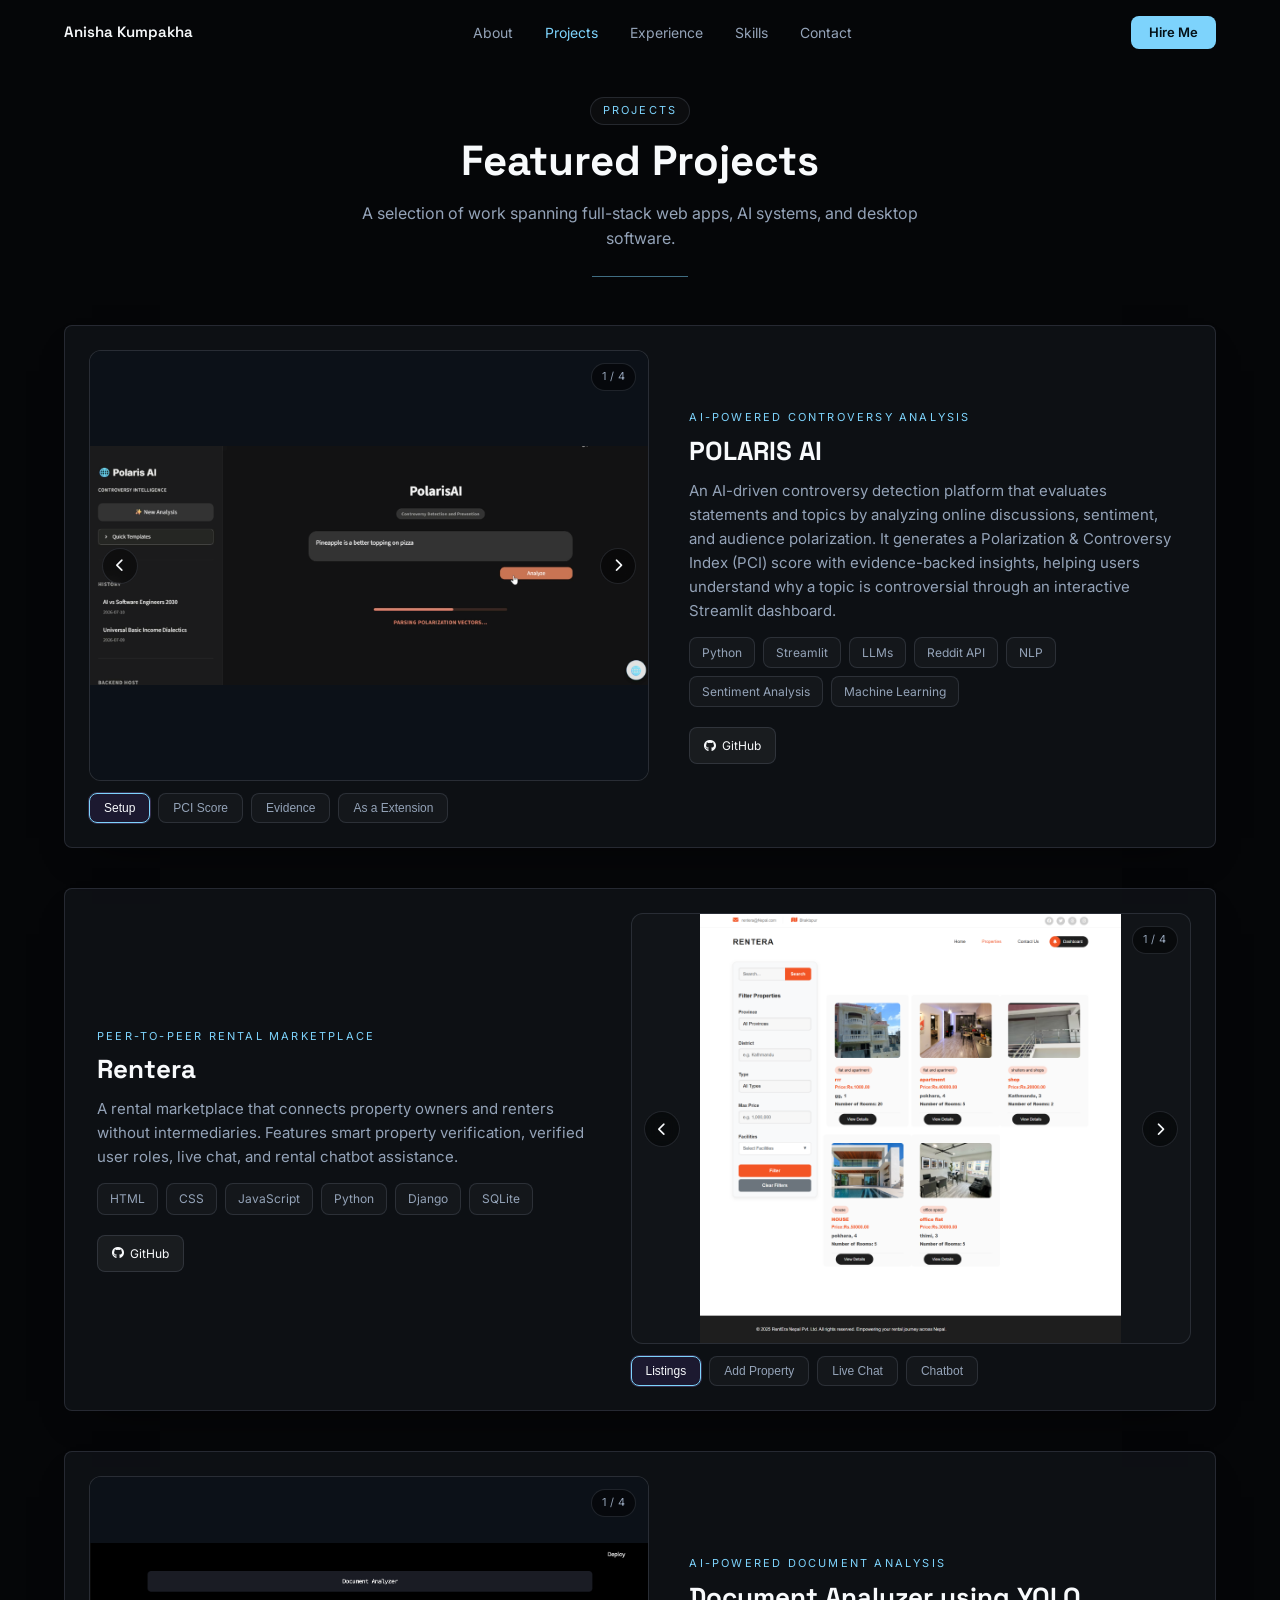
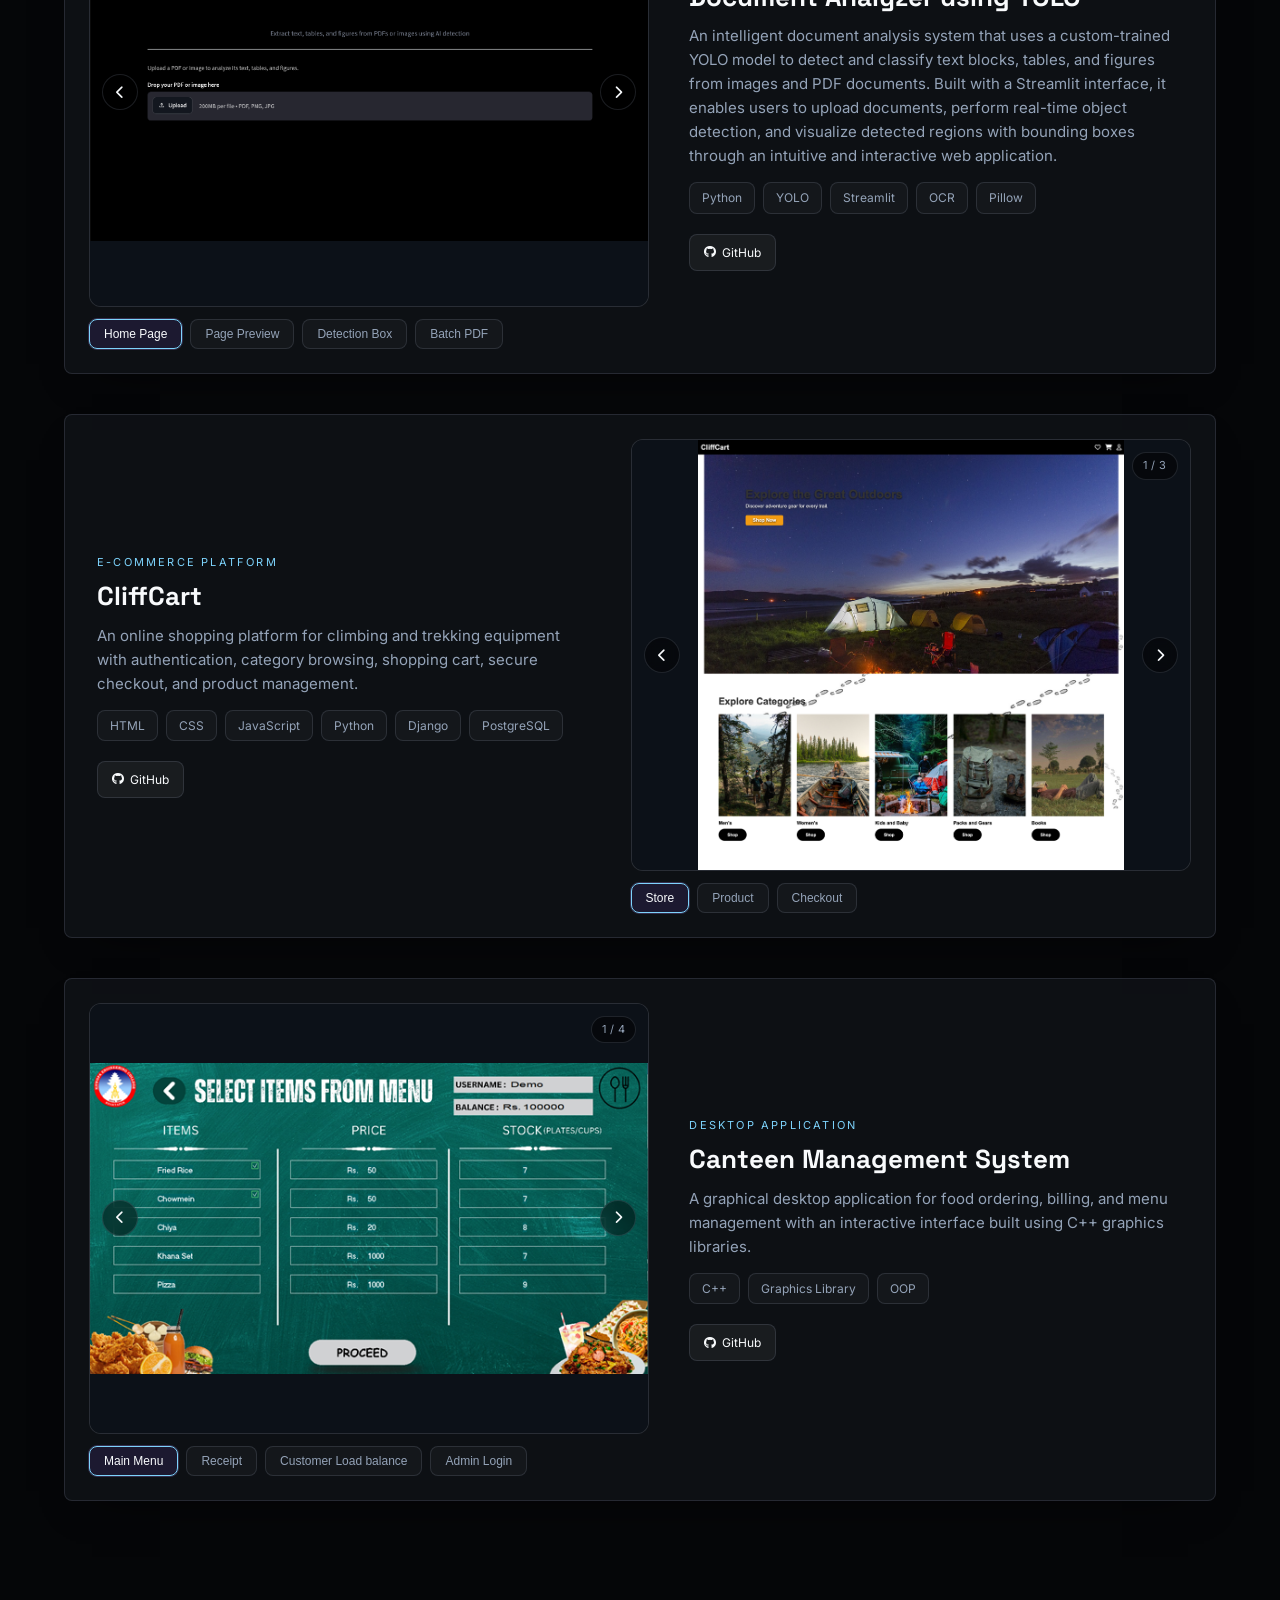
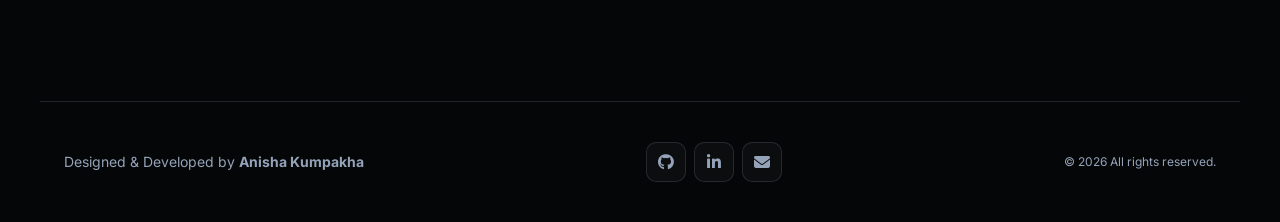
==== commit 079a6cf1: "corrected link" ====
--- a/projects.html
+++ b/projects.html
@@ -136,7 +136,7 @@
                                 <!-- <span class="mini-btn is-disabled" aria-disabled="true">
                                     <i class="fa-solid fa-circle-pause" aria-hidden="true"></i> Demo Coming Soon
                                 </span> -->
-                                <a href="https://github.com/krishala11/Polaris-AI" target="_blank" rel="noopener"
+                                <a href="https://github.com/AnishaK00/PolarisAI-Controversy-Detection-and-Prevention-.git" target="_blank" rel="noopener"
                                     class="mini-btn">
                                     <i class="fa-brands fa-github" aria-hidden="true"></i> GitHub
                                 </a>
